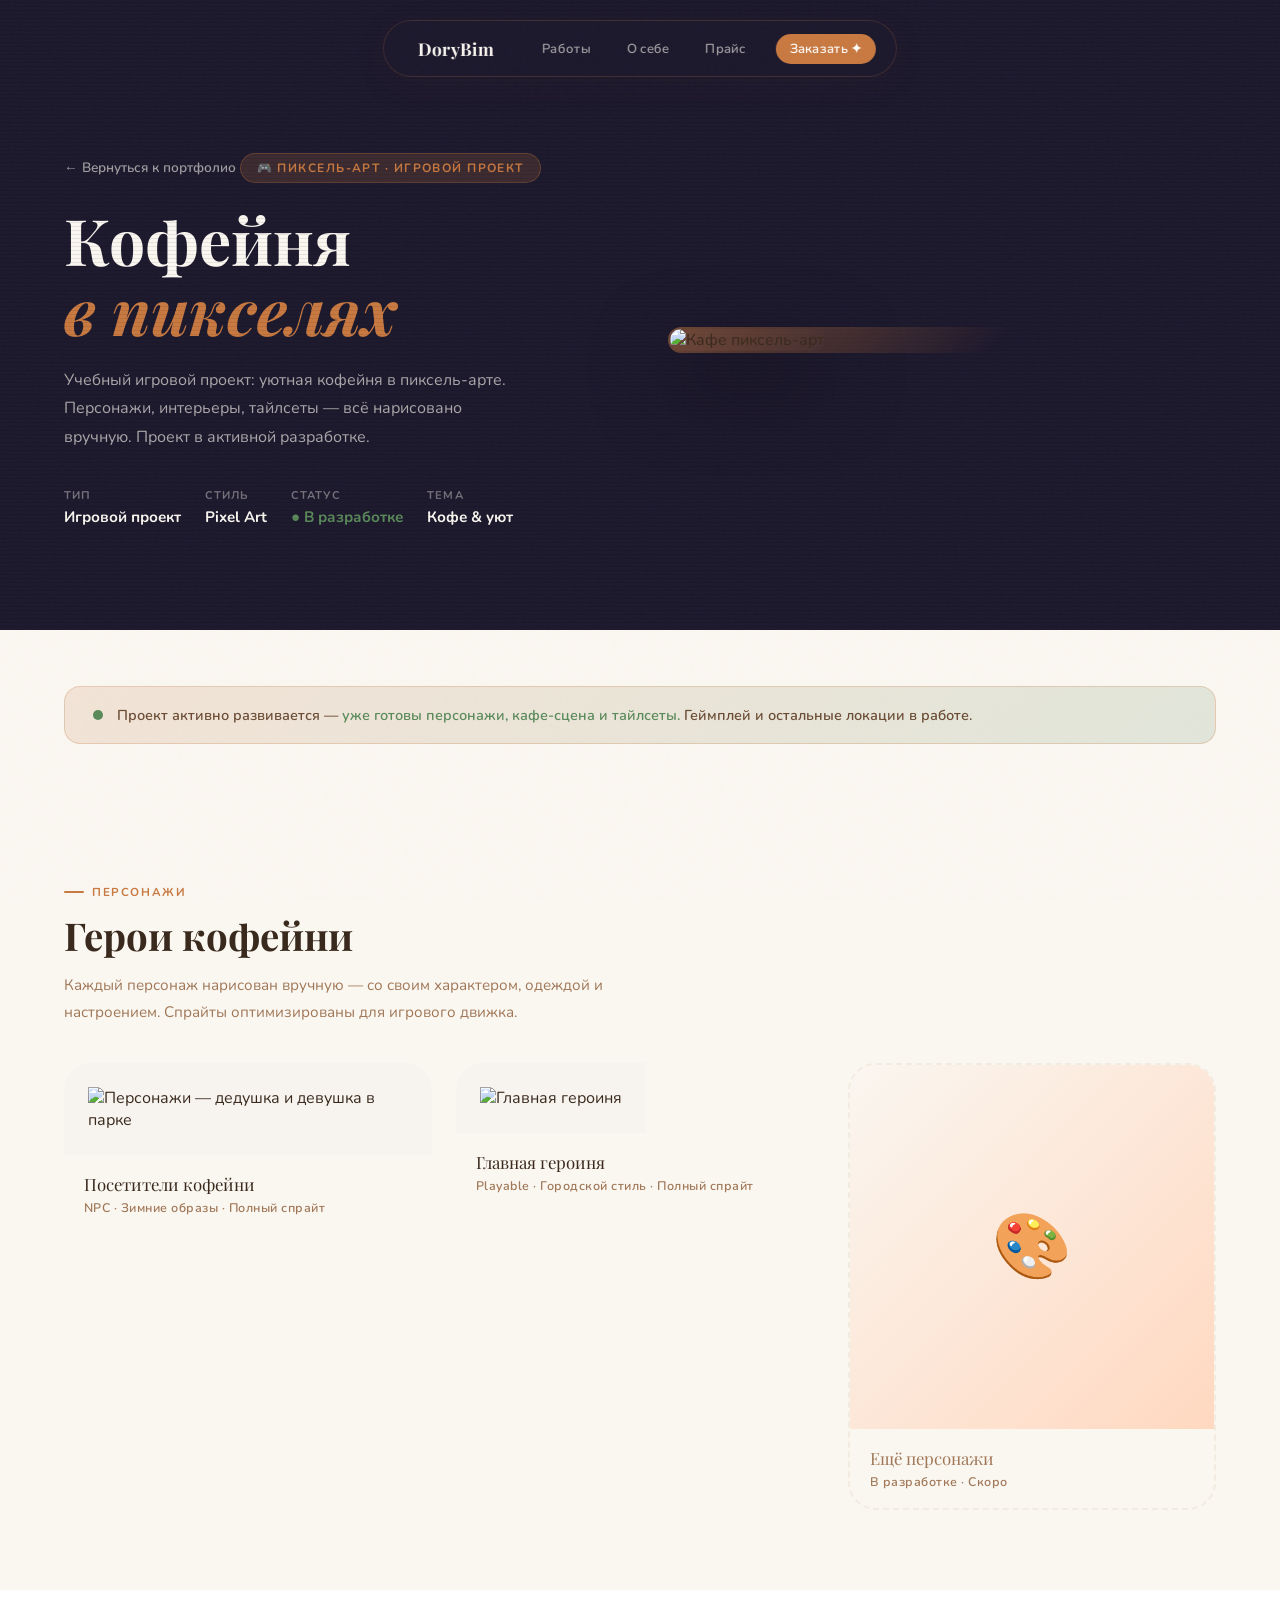
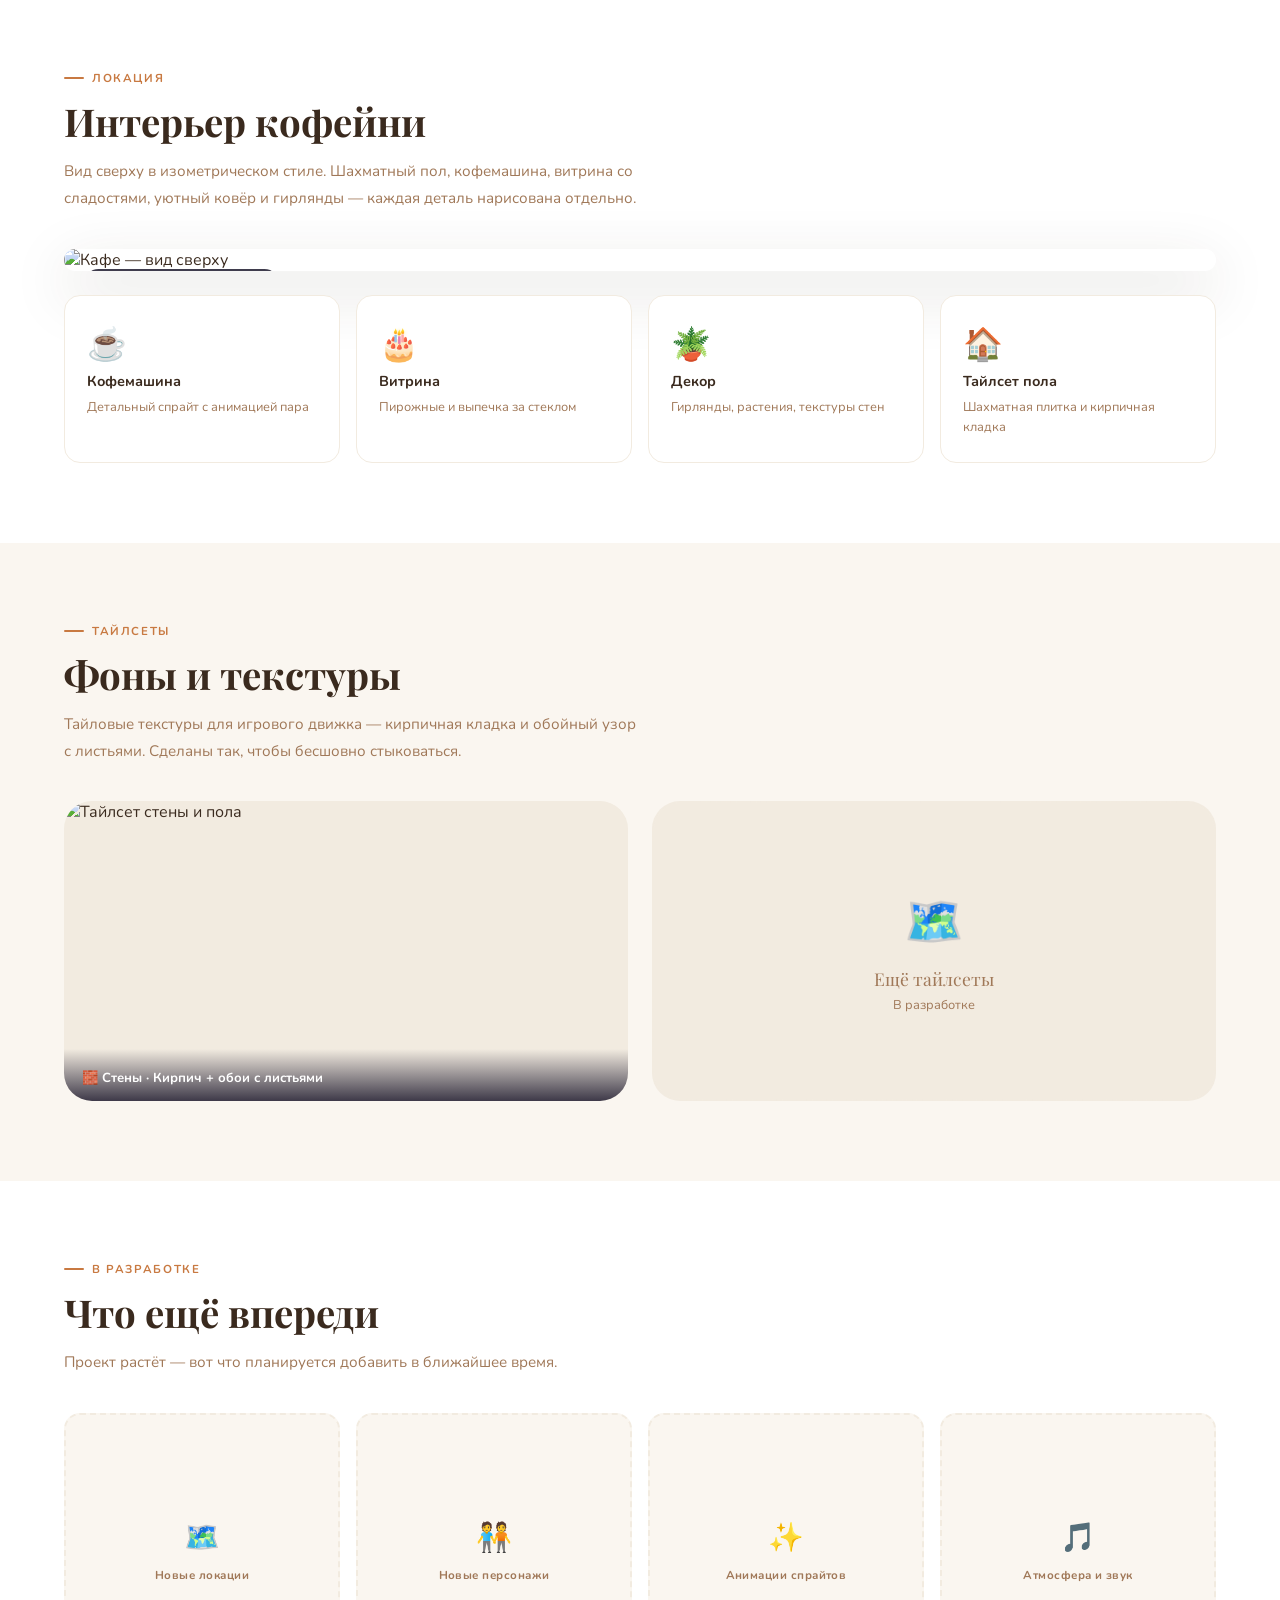
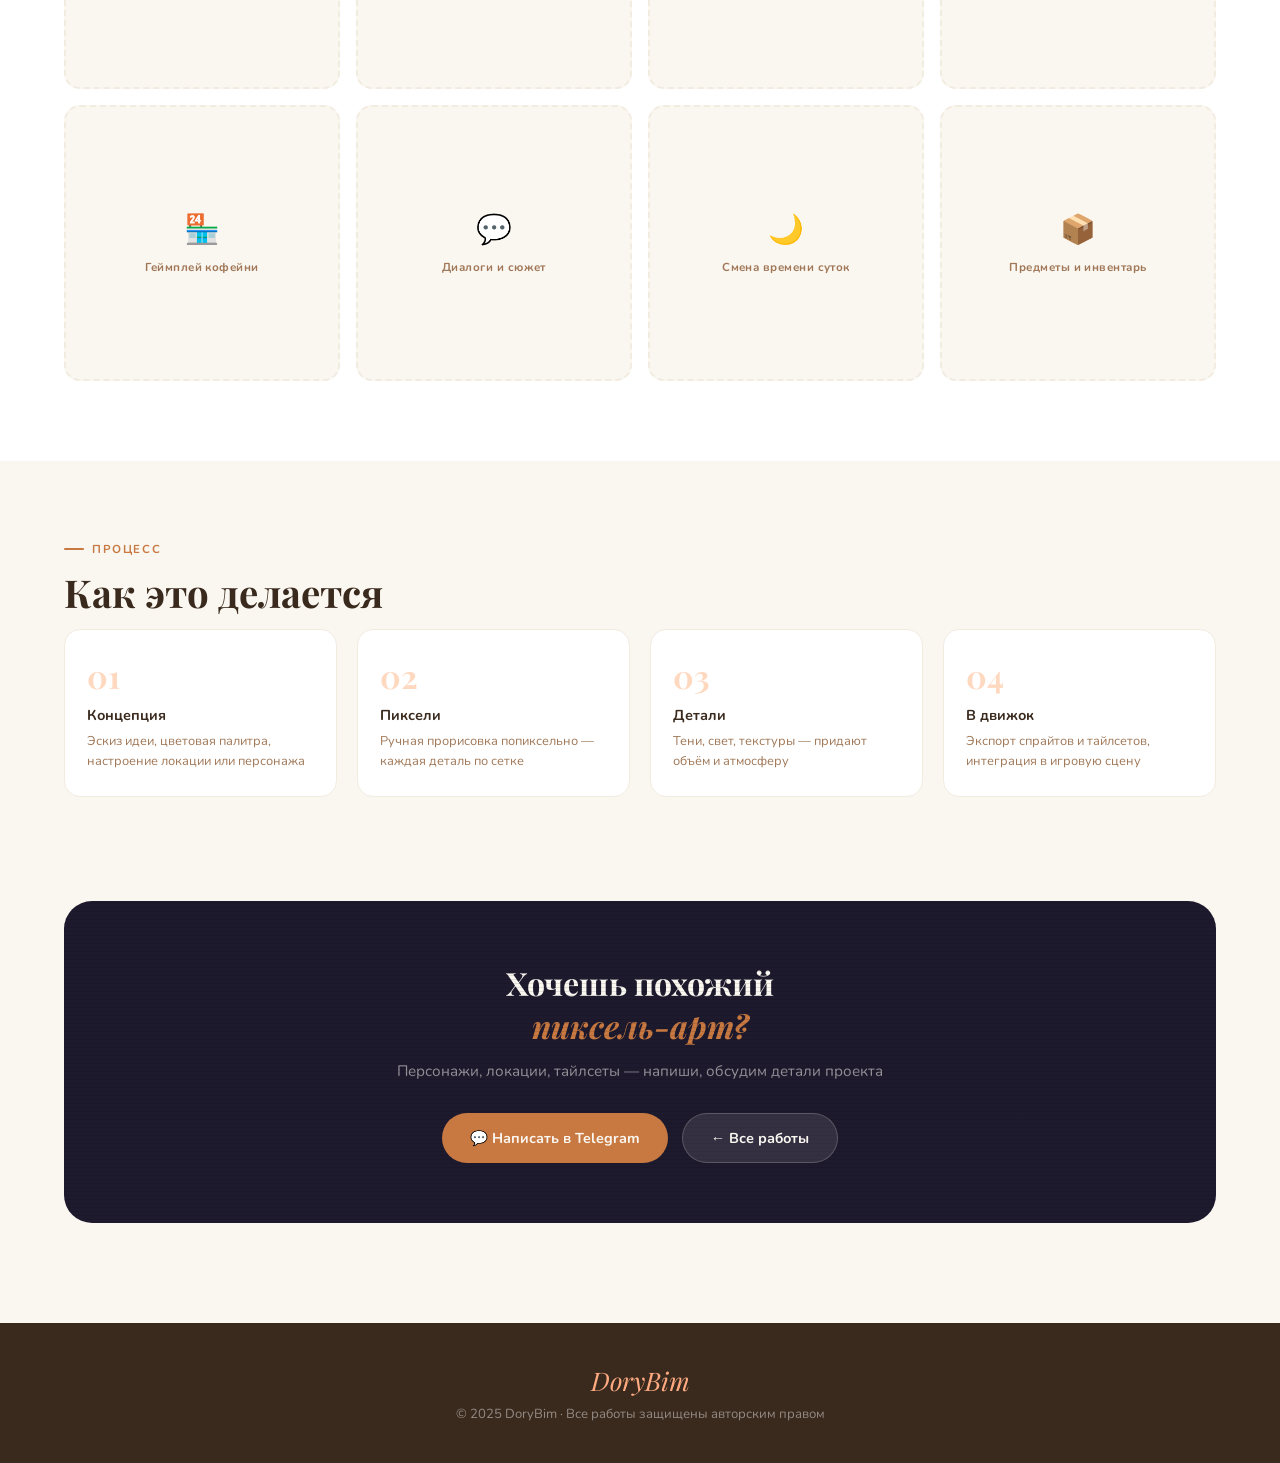
==== pixel.html @ 1c5864b5 "Create pixel.html" ====
<!DOCTYPE html>
<html lang="ru">
<head>
  <meta charset="UTF-8"/>
  <meta name="viewport" content="width=device-width, initial-scale=1.0"/>
  <title>Пиксель-арт кафе — DoryBim</title>
  <link rel="stylesheet" href="style.css"/>
  <link rel="preconnect" href="https://fonts.googleapis.com"/>
  <style>
    /* ─── PAGE-SPECIFIC OVERRIDES ─── */
    :root {
      --pixel-dark:   #1E1A2E;
      --pixel-mid:    #2D2640;
      --pixel-accent: #C87941;
      --pixel-green:  #5A8A5A;
      --pixel-teal:   #4A9090;
    }

    /* ─── PROJECT HERO ─── */
    #proj-hero {
      min-height: 70vh;
      background: var(--pixel-dark);
      display: flex;
      align-items: center;
      padding: 130px 5vw 80px;
      position: relative;
      overflow: hidden;
    }

    .proj-hero-grid {
      max-width: 1200px;
      margin: 0 auto;
      width: 100%;
      display: grid;
      grid-template-columns: 1fr 1fr;
      gap: 60px;
      align-items: center;
    }

    /* pixel scanline effect */
    #proj-hero::after {
      content: '';
      position: absolute;
      inset: 0;
      background: repeating-linear-gradient(
        0deg,
        transparent,
        transparent 3px,
        rgba(0,0,0,0.08) 3px,
        rgba(0,0,0,0.08) 4px
      );
      pointer-events: none;
    }

    /* animated pixel squares bg */
    .pixel-dots {
      position: absolute;
      inset: 0;
      overflow: hidden;
      pointer-events: none;
    }
    .pixel-dot {
      position: absolute;
      width: 6px;
      height: 6px;
      background: var(--pixel-accent);
      opacity: 0;
      animation: pixelBlink 3s ease-in-out infinite;
    }

    @keyframes pixelBlink {
      0%, 100% { opacity: 0; transform: scale(0); }
      50% { opacity: 0.4; transform: scale(1); }
    }

    .proj-tag {
      display: inline-flex;
      align-items: center;
      gap: 8px;
      background: rgba(200,121,65,0.18);
      color: var(--pixel-accent);
      font-size: 0.75rem;
      font-weight: 700;
      letter-spacing: 0.12em;
      text-transform: uppercase;
      padding: 6px 16px;
      border-radius: 100px;
      margin-bottom: 20px;
      border: 1px solid rgba(200,121,65,0.3);
      opacity: 0;
      animation: slideFromLeft 0.7s ease forwards 0.2s;
    }

    .proj-title {
      font-family: 'Playfair Display', serif;
      font-size: clamp(2.4rem, 5vw, 4.2rem);
      color: #FAF6F0;
      line-height: 1.1;
      margin-bottom: 20px;
      opacity: 0;
      animation: slideFromLeft 0.8s ease forwards 0.4s;
    }

    .proj-title em { color: var(--pixel-accent); font-style: italic; }

    .proj-desc {
      font-size: 1rem;
      color: rgba(250,246,240,0.65);
      line-height: 1.8;
      margin-bottom: 36px;
      max-width: 460px;
      opacity: 0;
      animation: slideFromLeft 0.8s ease forwards 0.6s;
    }

    .proj-meta {
      display: flex;
      gap: 24px;
      flex-wrap: wrap;
      opacity: 0;
      animation: slideFromLeft 0.8s ease forwards 0.8s;
    }

    .meta-item { text-align: left; }
    .meta-label { font-size: 0.7rem; font-weight: 700; letter-spacing: 0.1em; text-transform: uppercase; color: rgba(250,246,240,0.4); margin-bottom: 4px; }
    .meta-val { font-size: 0.95rem; font-weight: 700; color: #FAF6F0; }

    .proj-hero-img {
      position: relative;
      z-index: 1;
      opacity: 0;
      animation: slideFromRight 0.9s ease forwards 0.5s;
    }

    .proj-hero-img img {
      width: 100%;
      border-radius: var(--radius);
      box-shadow: 0 30px 80px rgba(0,0,0,0.5);
      image-rendering: pixelated;
    }

    .proj-hero-img::before {
      content: '';
      position: absolute;
      inset: -2px;
      border-radius: calc(var(--radius) + 2px);
      background: linear-gradient(135deg, var(--pixel-accent), transparent 60%);
      z-index: -1;
      opacity: 0.5;
    }

    /* ─── BACK BUTTON ─── */
    .back-btn {
      display: inline-flex;
      align-items: center;
      gap: 8px;
      color: rgba(250,246,240,0.6);
      text-decoration: none;
      font-size: 0.85rem;
      font-weight: 600;
      transition: color 0.2s;
      margin-bottom: 28px;
      opacity: 0;
      animation: slideFromLeft 0.6s ease forwards 0s;
    }
    .back-btn:hover { color: var(--pixel-accent); }

    /* ─── STATUS BANNER ─── */
    .status-banner {
      background: linear-gradient(135deg, rgba(200,121,65,0.15), rgba(90,138,90,0.15));
      border: 1px solid rgba(200,121,65,0.25);
      border-radius: var(--radius-sm);
      padding: 18px 28px;
      display: flex;
      align-items: center;
      gap: 14px;
      margin-bottom: 60px;
    }
    .status-dot {
      width: 10px; height: 10px;
      border-radius: 50%;
      background: #5A8A5A;
      box-shadow: 0 0 0 0 rgba(90,138,90,0.6);
      animation: pulse 2s infinite;
      flex-shrink: 0;
    }
    @keyframes pulse {
      0% { box-shadow: 0 0 0 0 rgba(90,138,90,0.6); }
      70% { box-shadow: 0 0 0 8px rgba(90,138,90,0); }
      100% { box-shadow: 0 0 0 0 rgba(90,138,90,0); }
    }
    .status-text { font-size: 0.9rem; color: var(--brown-mid); font-weight: 600; }
    .status-text span { color: var(--pixel-green); }

    /* ─── SHOWCASE SECTIONS ─── */
    .showcase-section { padding: 80px 5vw; }
    .showcase-section:nth-child(even) { background: var(--white); }

    .showcase-label {
      font-size: 0.72rem;
      font-weight: 700;
      letter-spacing: 0.14em;
      text-transform: uppercase;
      color: var(--pixel-accent);
      margin-bottom: 12px;
      display: flex;
      align-items: center;
      gap: 8px;
    }
    .showcase-label::before { content: ''; display: block; width: 20px; height: 2px; background: var(--pixel-accent); border-radius: 2px; }

    .showcase-h {
      font-family: 'Playfair Display', serif;
      font-size: clamp(1.6rem, 3vw, 2.4rem);
      color: var(--brown);
      margin-bottom: 14px;
      line-height: 1.2;
    }

    .showcase-p {
      font-size: 0.95rem;
      color: var(--brown-light);
      line-height: 1.8;
      max-width: 580px;
      margin-bottom: 36px;
    }

    /* ─── CHARS GRID ─── */
    .chars-grid {
      display: grid;
      grid-template-columns: repeat(3, 1fr);
      gap: 24px;
    }

    .char-card {
      background: var(--cream);
      border-radius: var(--radius);
      overflow: hidden;
      transition: transform 0.3s ease, box-shadow 0.3s ease;
      cursor: pointer;
    }
    .char-card:hover { transform: translateY(-6px) scale(1.02); box-shadow: var(--shadow-hover); }

    .char-img {
      width: 100%;
      aspect-ratio: 1;
      object-fit: contain;
      padding: 24px;
      background: #F7F3EE;
      image-rendering: pixelated;
    }

    .char-img-placeholder {
      width: 100%;
      aspect-ratio: 1;
      background: linear-gradient(135deg, var(--cream), var(--peach-light));
      display: flex;
      align-items: center;
      justify-content: center;
      font-size: 4rem;
    }

    .char-info { padding: 18px 20px; }
    .char-name { font-family: 'Playfair Display', serif; font-size: 1.05rem; color: var(--brown); margin-bottom: 4px; }
    .char-role { font-size: 0.78rem; color: var(--brown-light); font-weight: 600; letter-spacing: 0.04em; }

    /* ─── SCENE SHOWCASE ─── */
    .scene-wrap {
      border-radius: var(--radius);
      overflow: hidden;
      box-shadow: var(--shadow-hover);
      position: relative;
    }

    .scene-img {
      width: 100%;
      display: block;
      image-rendering: pixelated;
    }

    .scene-badge {
      position: absolute;
      top: 20px;
      left: 20px;
      background: rgba(30,26,46,0.85);
      backdrop-filter: blur(8px);
      color: var(--white);
      font-size: 0.78rem;
      font-weight: 700;
      padding: 6px 14px;
      border-radius: 100px;
      letter-spacing: 0.06em;
    }

    /* ─── TILES GRID ─── */
    .tiles-grid {
      display: grid;
      grid-template-columns: 1fr 1fr;
      gap: 24px;
    }

    .tile-card {
      border-radius: var(--radius);
      overflow: hidden;
      background: var(--cream-dark);
      position: relative;
      transition: transform 0.3s ease;
      cursor: pointer;
    }
    .tile-card:hover { transform: scale(1.02); box-shadow: var(--shadow-hover); }
    .tile-card img { width: 100%; display: block; image-rendering: pixelated; }

    .tile-label {
      position: absolute;
      bottom: 0; left: 0; right: 0;
      background: linear-gradient(to top, rgba(30,26,46,0.85), transparent);
      color: var(--white);
      font-size: 0.82rem;
      font-weight: 700;
      padding: 20px 18px 14px;
    }

    /* ─── WIP SECTION ─── */
    .wip-grid {
      display: grid;
      grid-template-columns: repeat(4, 1fr);
      gap: 16px;
    }

    .wip-card {
      background: var(--cream);
      border-radius: var(--radius-sm);
      aspect-ratio: 1;
      display: flex;
      flex-direction: column;
      align-items: center;
      justify-content: center;
      gap: 10px;
      border: 2px dashed var(--cream-dark);
      transition: border-color 0.3s;
    }
    .wip-card:hover { border-color: var(--peach); }
    .wip-card .wip-icon { font-size: 1.8rem; }
    .wip-card .wip-label { font-size: 0.72rem; font-weight: 700; color: var(--brown-light); text-align: center; letter-spacing: 0.04em; }

    /* ─── PROCESS STEPS ─── */
    .process-steps {
      display: grid;
      grid-template-columns: repeat(4, 1fr);
      gap: 20px;
      margin-top: 8px;
    }

    .step {
      background: var(--white);
      border-radius: var(--radius-sm);
      padding: 24px 22px;
      position: relative;
      border: 1.5px solid var(--cream-dark);
      transition: border-color 0.25s, transform 0.25s;
    }
    .step:hover { border-color: var(--peach); transform: translateY(-4px); }

    .step-num {
      font-family: 'Playfair Display', serif;
      font-size: 2rem;
      color: var(--peach-light);
      font-weight: 700;
      margin-bottom: 8px;
    }
    .step-title { font-weight: 700; color: var(--brown); font-size: 0.9rem; margin-bottom: 6px; }
    .step-desc { font-size: 0.8rem; color: var(--brown-light); line-height: 1.6; }

    /* ─── CTA ─── */
    .proj-cta {
      background: var(--pixel-dark);
      border-radius: var(--radius);
      padding: 60px;
      text-align: center;
      position: relative;
      overflow: hidden;
      margin-top: 24px;
    }

    .proj-cta::before {
      content: '';
      position: absolute;
      inset: 0;
      background: repeating-linear-gradient(
        0deg, transparent, transparent 3px,
        rgba(0,0,0,0.1) 3px, rgba(0,0,0,0.1) 4px
      );
      pointer-events: none;
    }

    .proj-cta h3 {
      font-family: 'Playfair Display', serif;
      font-size: 2rem;
      color: #FAF6F0;
      margin-bottom: 14px;
    }
    .proj-cta h3 em { color: var(--pixel-accent); }
    .proj-cta p { color: rgba(250,246,240,0.55); font-size: 0.95rem; margin-bottom: 32px; }

    .cta-btns { display: flex; gap: 14px; justify-content: center; flex-wrap: wrap; position: relative; z-index: 1; }

    .btn-cta-light {
      display: inline-flex;
      align-items: center;
      gap: 8px;
      background: rgba(250,246,240,0.1);
      color: #FAF6F0;
      text-decoration: none;
      padding: 14px 28px;
      border-radius: 100px;
      font-weight: 700;
      font-size: 0.9rem;
      border: 1.5px solid rgba(250,246,240,0.2);
      transition: all 0.3s ease;
    }
    .btn-cta-light:hover { background: rgba(250,246,240,0.18); border-color: var(--pixel-accent); }

    .btn-cta-accent {
      display: inline-flex;
      align-items: center;
      gap: 8px;
      background: var(--pixel-accent);
      color: #FAF6F0;
      text-decoration: none;
      padding: 14px 28px;
      border-radius: 100px;
      font-weight: 700;
      font-size: 0.9rem;
      transition: all 0.3s ease;
    }
    .btn-cta-accent:hover { background: #e0905a; transform: translateY(-2px); box-shadow: 0 12px 30px rgba(200,121,65,0.4); }

    /* ─── RESPONSIVE ─── */
    @media (max-width: 900px) {
      .proj-hero-grid { grid-template-columns: 1fr; }
      .chars-grid { grid-template-columns: repeat(2, 1fr); }
      .wip-grid { grid-template-columns: repeat(2, 1fr); }
      .process-steps { grid-template-columns: repeat(2, 1fr); }
      .tiles-grid { grid-template-columns: 1fr; }
      .proj-cta { padding: 40px 24px; }
    }
    @media (max-width: 600px) {
      .chars-grid { grid-template-columns: 1fr; }
      .process-steps { grid-template-columns: 1fr; }
    }
  </style>
</head>
<body>

<!-- ─── NAV (dark version) ─── -->
<nav style="background:rgba(30,26,46,0.85); border-color:rgba(200,121,65,0.2);">
  <a href="index.html" class="nav-logo" style="color:#FAF6F0;">DoryBim</a>
  <a href="index.html#gallery" style="color:rgba(250,246,240,0.6);">Работы</a>
  <a href="index.html#about" style="color:rgba(250,246,240,0.6);">О себе</a>
  <a href="index.html#price" style="color:rgba(250,246,240,0.6);">Прайс</a>
  <a href="index.html#contacts" class="nav-order" style="background:var(--pixel-accent)!important;">Заказать ✦</a>
</nav>

<!-- ─── PROJECT HERO ─── -->
<section id="proj-hero">
  <div class="pixel-dots" id="pixelDots"></div>

  <div class="proj-hero-grid">
    <div>
      <a href="index.html" class="back-btn">← Вернуться к портфолио</a>
      <div class="proj-tag">🎮 Пиксель-арт · Игровой проект</div>
      <h1 class="proj-title">Кофейня<br/><em>в пикселях</em></h1>
      <p class="proj-desc">
        Учебный игровой проект: уютная кофейня в пиксель-арте. Персонажи, интерьеры, тайлсеты — всё нарисовано вручную. Проект в активной разработке.
      </p>
      <div class="proj-meta">
        <div class="meta-item">
          <div class="meta-label">Тип</div>
          <div class="meta-val">Игровой проект</div>
        </div>
        <div class="meta-item">
          <div class="meta-label">Стиль</div>
          <div class="meta-val">Pixel Art</div>
        </div>
        <div class="meta-item">
          <div class="meta-label">Статус</div>
          <div class="meta-val" style="color:#5A8A5A;">● В разработке</div>
        </div>
        <div class="meta-item">
          <div class="meta-label">Тема</div>
          <div class="meta-val">Кофе & уют</div>
        </div>
      </div>
    </div>

    <div class="proj-hero-img">
      <img src="pixel_cafe.png" alt="Кафе пиксель-арт"/>
    </div>
  </div>
</section>

<!-- ─── STATUS ─── -->
<div style="padding: 0 5vw; background: var(--cream); padding-top: 56px;">
  <div style="max-width: 1200px; margin: 0 auto;">
    <div class="status-banner reveal">
      <div class="status-dot"></div>
      <div class="status-text">
        Проект активно развивается — <span>уже готовы персонажи, кафе-сцена и тайлсеты.</span> Геймплей и остальные локации в работе.
      </div>
    </div>
  </div>
</div>

<!-- ─── CHARACTERS ─── -->
<div class="showcase-section" style="background: var(--cream);">
  <div style="max-width: 1200px; margin: 0 auto;">
    <div class="showcase-label reveal">Персонажи</div>
    <h2 class="showcase-h reveal">Герои кофейни</h2>
    <p class="showcase-p reveal">Каждый персонаж нарисован вручную — со своим характером, одеждой и настроением. Спрайты оптимизированы для игрового движка.</p>

    <div class="chars-grid">
      <div class="char-card reveal">
        <img class="char-img" src="pixel_chars1.png" alt="Персонажи — дедушка и девушка в парке"/>
        <div class="char-info">
          <div class="char-name">Посетители кофейни</div>
          <div class="char-role">NPC · Зимние образы · Полный спрайт</div>
        </div>
      </div>

      <div class="char-card reveal">
        <img class="char-img" src="pixel_char2.png" alt="Главная героиня"/>
        <div class="char-info">
          <div class="char-name">Главная героиня</div>
          <div class="char-role">Playable · Городской стиль · Полный спрайт</div>
        </div>
      </div>

      <div class="char-card reveal" style="border: 2px dashed var(--cream-dark); background: var(--cream);">
        <div class="char-img-placeholder">🎨</div>
        <div class="char-info">
          <div class="char-name" style="color:var(--brown-light);">Ещё персонажи</div>
          <div class="char-role">В разработке · Скоро</div>
        </div>
      </div>
    </div>
  </div>
</div>

<!-- ─── CAFE SCENE ─── -->
<div class="showcase-section" style="background: var(--white);">
  <div style="max-width: 1200px; margin: 0 auto;">
    <div class="showcase-label reveal">Локация</div>
    <h2 class="showcase-h reveal">Интерьер кофейни</h2>
    <p class="showcase-p reveal">
      Вид сверху в изометрическом стиле. Шахматный пол, кофемашина, витрина со сладостями, уютный ковёр и гирлянды — каждая деталь нарисована отдельно.
    </p>

    <div class="scene-wrap reveal">
      <img class="scene-img" src="pixel_cafe.png" alt="Кафе — вид сверху"/>
      <div class="scene-badge">☕ Кофейня · вид сверху</div>
    </div>

    <div style="display: grid; grid-template-columns: repeat(4,1fr); gap: 16px; margin-top: 24px;">
      <div class="step reveal">
        <div class="step-num">☕</div>
        <div class="step-title">Кофемашина</div>
        <div class="step-desc">Детальный спрайт с анимацией пара</div>
      </div>
      <div class="step reveal">
        <div class="step-num">🎂</div>
        <div class="step-title">Витрина</div>
        <div class="step-desc">Пирожные и выпечка за стеклом</div>
      </div>
      <div class="step reveal">
        <div class="step-num">🪴</div>
        <div class="step-title">Декор</div>
        <div class="step-desc">Гирлянды, растения, текстуры стен</div>
      </div>
      <div class="step reveal">
        <div class="step-num">🏠</div>
        <div class="step-title">Тайлсет пола</div>
        <div class="step-desc">Шахматная плитка и кирпичная кладка</div>
      </div>
    </div>
  </div>
</div>

<!-- ─── TILESET ─── -->
<div class="showcase-section" style="background: var(--cream);">
  <div style="max-width: 1200px; margin: 0 auto;">
    <div class="showcase-label reveal">Тайлсеты</div>
    <h2 class="showcase-h reveal">Фоны и текстуры</h2>
    <p class="showcase-p reveal">Тайловые текстуры для игрового движка — кирпичная кладка и обойный узор с листьями. Сделаны так, чтобы бесшовно стыковаться.</p>

    <div class="tiles-grid">
      <div class="tile-card reveal">
        <img src="pixel_bg.png" alt="Тайлсет стены и пола"/>
        <div class="tile-label">🧱 Стены · Кирпич + обои с листьями</div>
      </div>
      <div class="tile-card reveal" style="background: var(--cream-dark); display:flex; align-items:center; justify-content:center; min-height:300px; border: 2px dashed var(--cream-dark);">
        <div style="text-align:center; padding:40px;">
          <div style="font-size:3rem; margin-bottom:12px;">🗺️</div>
          <div style="font-family:'Playfair Display',serif; font-size:1.1rem; color:var(--brown-light);">Ещё тайлсеты</div>
          <div style="font-size:0.8rem; color:var(--brown-light); margin-top:6px;">В разработке</div>
        </div>
      </div>
    </div>
  </div>
</div>

<!-- ─── IN PROGRESS ─── -->
<div class="showcase-section" style="background: var(--white);">
  <div style="max-width: 1200px; margin: 0 auto;">
    <div class="showcase-label reveal">В разработке</div>
    <h2 class="showcase-h reveal">Что ещё впереди</h2>
    <p class="showcase-p reveal">Проект растёт — вот что планируется добавить в ближайшее время.</p>

    <div class="wip-grid">
      <div class="wip-card reveal">
        <div class="wip-icon">🗺️</div>
        <div class="wip-label">Новые локации</div>
      </div>
      <div class="wip-card reveal">
        <div class="wip-icon">🧑‍🤝‍🧑</div>
        <div class="wip-label">Новые персонажи</div>
      </div>
      <div class="wip-card reveal">
        <div class="wip-icon">✨</div>
        <div class="wip-label">Анимации спрайтов</div>
      </div>
      <div class="wip-card reveal">
        <div class="wip-icon">🎵</div>
        <div class="wip-label">Атмосфера и звук</div>
      </div>
      <div class="wip-card reveal">
        <div class="wip-icon">🏪</div>
        <div class="wip-label">Геймплей кофейни</div>
      </div>
      <div class="wip-card reveal">
        <div class="wip-icon">💬</div>
        <div class="wip-label">Диалоги и сюжет</div>
      </div>
      <div class="wip-card reveal">
        <div class="wip-icon">🌙</div>
        <div class="wip-label">Смена времени суток</div>
      </div>
      <div class="wip-card reveal">
        <div class="wip-icon">📦</div>
        <div class="wip-label">Предметы и инвентарь</div>
      </div>
    </div>
  </div>
</div>

<!-- ─── PROCESS ─── -->
<div class="showcase-section" style="background: var(--cream);">
  <div style="max-width: 1200px; margin: 0 auto;">
    <div class="showcase-label reveal">Процесс</div>
    <h2 class="showcase-h reveal">Как это делается</h2>

    <div class="process-steps">
      <div class="step reveal">
        <div class="step-num">01</div>
        <div class="step-title">Концепция</div>
        <div class="step-desc">Эскиз идеи, цветовая палитра, настроение локации или персонажа</div>
      </div>
      <div class="step reveal">
        <div class="step-num">02</div>
        <div class="step-title">Пиксели</div>
        <div class="step-desc">Ручная прорисовка попиксельно — каждая деталь по сетке</div>
      </div>
      <div class="step reveal">
        <div class="step-num">03</div>
        <div class="step-title">Детали</div>
        <div class="step-desc">Тени, свет, текстуры — придают объём и атмосферу</div>
      </div>
      <div class="step reveal">
        <div class="step-num">04</div>
        <div class="step-title">В движок</div>
        <div class="step-desc">Экспорт спрайтов и тайлсетов, интеграция в игровую сцену</div>
      </div>
    </div>
  </div>
</div>

<!-- ─── CTA ─── -->
<div style="padding: 0 5vw 100px; background: var(--cream);">
  <div style="max-width: 1200px; margin: 0 auto;">
    <div class="proj-cta reveal">
      <h3>Хочешь похожий<br/><em>пиксель-арт?</em></h3>
      <p>Персонажи, локации, тайлсеты — напиши, обсудим детали проекта</p>
      <div class="cta-btns">
        <a href="https://t.me/pomidory_666" target="_blank" class="btn-cta-accent">💬 Написать в Telegram</a>
        <a href="index.html#gallery" class="btn-cta-light">← Все работы</a>
      </div>
    </div>
  </div>
</div>

<!-- ─── FOOTER ─── -->
<footer>
  <div class="footer-logo">DoryBim</div>
  <div class="footer-sub">© 2025 DoryBim · Все работы защищены авторским правом</div>
</footer>

<!-- ─── LIGHTBOX ─── -->
<div class="lightbox" id="lightbox" onclick="closeLightbox()">
  <span class="lightbox-close">✕</span>
  <img class="lightbox-img" id="lightboxImg" src="" alt=""/>
</div>

<script>
// Pixel dots background
const dotsContainer = document.getElementById('pixelDots');
for (let i = 0; i < 40; i++) {
  const dot = document.createElement('div');
  dot.className = 'pixel-dot';
  dot.style.left = Math.random() * 100 + '%';
  dot.style.top = Math.random() * 100 + '%';
  dot.style.animationDelay = Math.random() * 4 + 's';
  dot.style.animationDuration = (2 + Math.random() * 3) + 's';
  dotsContainer.appendChild(dot);
}

// Scroll reveal
const reveals = document.querySelectorAll('.reveal, .reveal-left, .reveal-right');
const observer = new IntersectionObserver((entries) => {
  entries.forEach(entry => {
    if (entry.isIntersecting) {
      const siblings = [...entry.target.parentElement.querySelectorAll('.reveal, .reveal-left, .reveal-right')];
      const index = siblings.indexOf(entry.target);
      setTimeout(() => entry.target.classList.add('visible'), index * 90);
      observer.unobserve(entry.target);
    }
  });
}, { threshold: 0.1 });
reveals.forEach(el => observer.observe(el));

// Lightbox
document.querySelectorAll('.char-card img, .scene-img, .tile-card img').forEach(img => {
  img.style.cursor = 'zoom-in';
  img.addEventListener('click', () => {
    document.getElementById('lightboxImg').src = img.src;
    document.getElementById('lightbox').classList.add('open');
    document.body.style.overflow = 'hidden';
  });
});

function closeLightbox() {
  document.getElementById('lightbox').classList.remove('open');
  document.body.style.overflow = '';
}
document.addEventListener('keydown', e => { if (e.key === 'Escape') closeLightbox(); });
</script>
</body>
</html>
---- style.css ----
@import url('https://fonts.googleapis.com/css2?family=Playfair+Display:ital,wght@0,400;0,700;1,400&family=Nunito:wght@300;400;600;700&display=swap');

:root {
  --cream: #FAF6F0;
  --cream-dark: #F2EBE0;
  --peach: #FFAA80;
  --peach-deep: #F07850;
  --peach-light: #FFD8C0;
  --brown: #3A2A1E;
  --brown-mid: #6B4C35;
  --brown-light: #A07858;
  --white: #FFFFFF;
  --card-bg: #FFFFFF;
  --shadow: 0 8px 40px rgba(58,42,30,0.10);
  --shadow-hover: 0 20px 60px rgba(58,42,30,0.18);
  --radius: 28px;
  --radius-sm: 16px;
}

*, *::before, *::after { box-sizing: border-box; margin: 0; padding: 0; }

html { scroll-behavior: smooth; }

body {
  font-family: 'Nunito', sans-serif;
  background: var(--cream);
  color: var(--brown);
  overflow-x: hidden;
}

/* ─── NOISE TEXTURE OVERLAY ─── */
body::before {
  content: '';
  position: fixed;
  inset: 0;
  background-image: url("data:image/svg+xml,%3Csvg viewBox='0 0 256 256' xmlns='http://www.w3.org/2000/svg'%3E%3Cfilter id='noise'%3E%3CfeTurbulence type='fractalNoise' baseFrequency='0.9' numOctaves='4' stitchTiles='stitch'/%3E%3C/filter%3E%3Crect width='100%25' height='100%25' filter='url(%23noise)' opacity='0.04'/%3E%3C/svg%3E");
  pointer-events: none;
  z-index: 9999;
  opacity: 0.4;
}

/* ─── SCROLLBAR ─── */
::-webkit-scrollbar { width: 6px; }
::-webkit-scrollbar-track { background: var(--cream); }
::-webkit-scrollbar-thumb { background: var(--peach); border-radius: 10px; }

/* ─── NAV ─── */
nav {
  position: fixed;
  top: 20px;
  left: 50%;
  transform: translateX(-50%);
  z-index: 1000;
  display: flex;
  align-items: center;
  gap: 8px;
  background: rgba(255,255,255,0.75);
  backdrop-filter: blur(20px);
  -webkit-backdrop-filter: blur(20px);
  border: 1.5px solid rgba(255,170,128,0.25);
  border-radius: 100px;
  padding: 10px 20px;
  box-shadow: 0 8px 32px rgba(58,42,30,0.10);
}

.nav-logo {
  font-family: 'Playfair Display', serif;
  font-size: 1.1rem;
  font-weight: 700;
  color: var(--brown);
  text-decoration: none;
  margin-right: 12px;
  letter-spacing: 0.01em;
}

nav a {
  font-size: 0.82rem;
  font-weight: 600;
  color: var(--brown-mid);
  text-decoration: none;
  padding: 6px 14px;
  border-radius: 100px;
  transition: all 0.25s ease;
  letter-spacing: 0.02em;
}

nav a:hover, nav a.active {
  background: var(--peach);
  color: var(--white);
}

.nav-order {
  background: var(--brown) !important;
  color: var(--white) !important;
  margin-left: 8px;
}

.nav-order:hover {
  background: var(--peach-deep) !important;
  transform: scale(1.04);
}

/* ─── HERO ─── */
#hero {
  min-height: 100vh;
  display: flex;
  align-items: center;
  padding: 120px 5vw 80px;
  position: relative;
  overflow: hidden;
}

.hero-blob {
  position: absolute;
  border-radius: 50%;
  filter: blur(80px);
  pointer-events: none;
  opacity: 0.55;
}
.blob-1 { width: 500px; height: 500px; background: var(--peach-light); top: -100px; right: -100px; animation: blobFloat 8s ease-in-out infinite; }
.blob-2 { width: 350px; height: 350px; background: #FFE0D0; bottom: 0; left: -80px; animation: blobFloat 11s ease-in-out infinite reverse; }
.blob-3 { width: 200px; height: 200px; background: var(--peach); top: 40%; left: 35%; animation: blobFloat 6s ease-in-out infinite; opacity: 0.3; }

@keyframes blobFloat {
  0%, 100% { transform: translate(0, 0) scale(1); }
  33% { transform: translate(30px, -20px) scale(1.05); }
  66% { transform: translate(-15px, 15px) scale(0.97); }
}

.hero-content {
  max-width: 1200px;
  margin: 0 auto;
  width: 100%;
  display: grid;
  grid-template-columns: 1fr 1fr;
  gap: 60px;
  align-items: center;
}

.hero-text { z-index: 1; }

.hero-tag {
  display: inline-flex;
  align-items: center;
  gap: 8px;
  background: var(--peach-light);
  color: var(--peach-deep);
  font-size: 0.78rem;
  font-weight: 700;
  letter-spacing: 0.1em;
  text-transform: uppercase;
  padding: 6px 16px;
  border-radius: 100px;
  margin-bottom: 24px;
  opacity: 0;
  animation: slideFromLeft 0.8s ease forwards 0.2s;
}

.hero-tag::before { content: '✦'; font-size: 0.6rem; }

h1 {
  font-family: 'Playfair Display', serif;
  font-size: clamp(3rem, 6vw, 5.5rem);
  line-height: 1.05;
  color: var(--brown);
  margin-bottom: 20px;
  opacity: 0;
  animation: slideFromLeft 0.9s ease forwards 0.4s;
}

h1 em {
  font-style: italic;
  color: var(--peach-deep);
}

.hero-desc {
  font-size: 1.05rem;
  color: var(--brown-mid);
  line-height: 1.75;
  max-width: 420px;
  margin-bottom: 40px;
  opacity: 0;
  animation: slideFromLeft 0.9s ease forwards 0.6s;
}

.hero-btns {
  display: flex;
  gap: 14px;
  flex-wrap: wrap;
  opacity: 0;
  animation: slideFromLeft 0.9s ease forwards 0.8s;
}

.btn-primary {
  display: inline-flex;
  align-items: center;
  gap: 8px;
  background: var(--brown);
  color: var(--white);
  text-decoration: none;
  padding: 14px 28px;
  border-radius: 100px;
  font-weight: 700;
  font-size: 0.9rem;
  transition: all 0.3s ease;
  letter-spacing: 0.02em;
}
.btn-primary:hover { background: var(--peach-deep); transform: translateY(-2px); box-shadow: 0 12px 30px rgba(240,120,80,0.35); }

.btn-secondary {
  display: inline-flex;
  align-items: center;
  gap: 8px;
  background: transparent;
  color: var(--brown);
  text-decoration: none;
  padding: 14px 28px;
  border-radius: 100px;
  font-weight: 700;
  font-size: 0.9rem;
  border: 2px solid var(--cream-dark);
  transition: all 0.3s ease;
}
.btn-secondary:hover { border-color: var(--peach); color: var(--peach-deep); transform: translateY(-2px); }

.hero-visual {
  position: relative;
  display: flex;
  justify-content: center;
  z-index: 1;
  opacity: 0;
  animation: slideFromRight 0.9s ease forwards 0.5s;
}

.hero-img-wrap {
  position: relative;
  width: 380px;
  height: 460px;
}

.hero-img-main {
  width: 100%;
  height: 100%;
  object-fit: cover;
  border-radius: var(--radius);
  box-shadow: var(--shadow-hover);
}

.hero-img-placeholder {
  width: 100%;
  height: 100%;
  border-radius: var(--radius);
  background: linear-gradient(135deg, var(--peach-light) 0%, var(--peach) 100%);
  display: flex;
  flex-direction: column;
  align-items: center;
  justify-content: center;
  gap: 12px;
  box-shadow: var(--shadow-hover);
}

.hero-img-placeholder span { font-size: 3.5rem; }
.hero-img-placeholder p { font-family: 'Playfair Display', serif; font-size: 1.1rem; color: var(--brown); opacity: 0.7; }

.hero-float-card {
  position: absolute;
  background: var(--white);
  border-radius: var(--radius-sm);
  padding: 14px 18px;
  box-shadow: var(--shadow);
  display: flex;
  align-items: center;
  gap: 10px;
  animation: cardFloat 4s ease-in-out infinite;
}
.hero-float-card.card-1 { bottom: 30px; left: -30px; }
.hero-float-card.card-2 { top: 40px; right: -20px; animation-delay: 2s; }
.hero-float-card .card-icon { font-size: 1.5rem; }
.hero-float-card .card-label { font-size: 0.75rem; color: var(--brown-light); font-weight: 600; }
.hero-float-card .card-val { font-size: 1rem; font-weight: 700; color: var(--brown); }

@keyframes cardFloat {
  0%, 100% { transform: translateY(0); }
  50% { transform: translateY(-8px); }
}

/* ─── SECTION COMMONS ─── */
section { padding: 100px 5vw; }

.section-inner { max-width: 1200px; margin: 0 auto; }

.section-tag {
  display: inline-flex;
  align-items: center;
  gap: 8px;
  font-size: 0.75rem;
  font-weight: 700;
  letter-spacing: 0.12em;
  text-transform: uppercase;
  color: var(--peach-deep);
  margin-bottom: 16px;
}
.section-tag::before { content: ''; display: block; width: 24px; height: 2px; background: var(--peach); border-radius: 2px; }

.section-title {
  font-family: 'Playfair Display', serif;
  font-size: clamp(2rem, 4vw, 3.2rem);
  color: var(--brown);
  line-height: 1.15;
  margin-bottom: 16px;
}

.section-sub {
  font-size: 1rem;
  color: var(--brown-light);
  line-height: 1.7;
  max-width: 500px;
  margin-bottom: 56px;
}

/* ─── ABOUT ─── */
#about { background: var(--white); }

.about-grid {
  display: grid;
  grid-template-columns: 1fr 1.2fr;
  gap: 80px;
  align-items: center;
}

.about-img-wrap {
  position: relative;
}

.about-photo {
  width: 100%;
  aspect-ratio: 4/5;
  border-radius: var(--radius);
  object-fit: cover;
  box-shadow: var(--shadow);
}

.about-photo-placeholder {
  width: 100%;
  aspect-ratio: 4/5;
  border-radius: var(--radius);
  background: linear-gradient(145deg, var(--cream) 0%, var(--peach-light) 100%);
  display: flex;
  align-items: center;
  justify-content: center;
  font-size: 5rem;
  box-shadow: var(--shadow);
}

.about-badge {
  position: absolute;
  bottom: -20px;
  right: -20px;
  background: var(--peach);
  color: var(--white);
  border-radius: var(--radius-sm);
  padding: 18px 22px;
  text-align: center;
  box-shadow: var(--shadow);
}
.about-badge .num { font-family: 'Playfair Display', serif; font-size: 2rem; font-weight: 700; display: block; }
.about-badge .lbl { font-size: 0.72rem; font-weight: 700; letter-spacing: 0.08em; opacity: 0.85; }

.about-chips {
  display: flex;
  flex-wrap: wrap;
  gap: 10px;
  margin-top: 32px;
}

.chip {
  background: var(--cream);
  color: var(--brown-mid);
  font-size: 0.82rem;
  font-weight: 600;
  padding: 8px 18px;
  border-radius: 100px;
  border: 1.5px solid var(--cream-dark);
}

/* ─── GALLERY ─── */
#gallery { background: var(--cream); }

.gallery-tabs {
  display: flex;
  gap: 10px;
  flex-wrap: wrap;
  margin-bottom: 48px;
}

.tab-btn {
  background: var(--white);
  color: var(--brown-mid);
  border: 1.5px solid var(--cream-dark);
  font-family: 'Nunito', sans-serif;
  font-size: 0.85rem;
  font-weight: 700;
  padding: 10px 22px;
  border-radius: 100px;
  cursor: pointer;
  transition: all 0.25s ease;
  letter-spacing: 0.02em;
}

.tab-btn:hover { border-color: var(--peach); color: var(--peach-deep); }
.tab-btn.active { background: var(--brown); color: var(--white); border-color: var(--brown); }

.gallery-grid {
  display: grid;
  grid-template-columns: repeat(3, 1fr);
  gap: 20px;
}

.gallery-item {
  border-radius: var(--radius);
  overflow: hidden;
  position: relative;
  cursor: pointer;
  transition: transform 0.35s ease, box-shadow 0.35s ease;
  background: var(--cream-dark);
  aspect-ratio: 1;
}

.gallery-item:nth-child(3n+1):first-child { grid-column: span 2; aspect-ratio: 2/1; }

.gallery-item:hover { transform: translateY(-6px) scale(1.01); box-shadow: var(--shadow-hover); }

.gallery-item img {
  width: 100%;
  height: 100%;
  object-fit: cover;
  transition: transform 0.5s ease;
}

.gallery-item:hover img { transform: scale(1.06); }

.gallery-overlay {
  position: absolute;
  inset: 0;
  background: linear-gradient(to top, rgba(58,42,30,0.7) 0%, transparent 60%);
  opacity: 0;
  transition: opacity 0.3s ease;
  display: flex;
  align-items: flex-end;
  padding: 22px;
}

.gallery-item:hover .gallery-overlay { opacity: 1; }

.gallery-overlay-text {
  color: var(--white);
  font-weight: 700;
  font-size: 0.9rem;
}

.gallery-placeholder {
  width: 100%;
  height: 100%;
  display: flex;
  flex-direction: column;
  align-items: center;
  justify-content: center;
  gap: 8px;
  background: linear-gradient(135deg, var(--peach-light), var(--cream-dark));
}

.gallery-placeholder span { font-size: 2.5rem; }
.gallery-placeholder p { font-size: 0.8rem; color: var(--brown-light); font-weight: 600; }

/* ─── PRICE ─── */
#price { background: var(--white); }

.price-grid {
  display: grid;
  grid-template-columns: repeat(3, 1fr);
  gap: 24px;
  margin-bottom: 60px;
}

.price-card {
  background: var(--cream);
  border-radius: var(--radius);
  padding: 36px 32px;
  position: relative;
  transition: transform 0.3s ease, box-shadow 0.3s ease;
  border: 2px solid transparent;
}

.price-card:hover { transform: translateY(-6px); box-shadow: var(--shadow-hover); }

.price-card.featured {
  background: var(--brown);
  color: var(--white);
  border-color: var(--peach);
}

.price-card.featured .price-name, .price-card.featured .price-desc { color: rgba(255,255,255,0.75); }
.price-card.featured .price-amount { color: var(--peach); }
.price-card.featured .price-item { color: var(--white); border-color: rgba(255,255,255,0.12); }
.price-card.featured .price-item::before { color: var(--peach); }

.featured-badge {
  position: absolute;
  top: -14px;
  left: 50%;
  transform: translateX(-50%);
  background: var(--peach);
  color: var(--white);
  font-size: 0.72rem;
  font-weight: 700;
  letter-spacing: 0.08em;
  text-transform: uppercase;
  padding: 5px 16px;
  border-radius: 100px;
}

.price-icon { font-size: 2rem; margin-bottom: 16px; }
.price-name {
  font-family: 'Playfair Display', serif;
  font-size: 1.3rem;
  font-weight: 700;
  color: var(--brown);
  margin-bottom: 6px;
}
.price-desc { font-size: 0.82rem; color: var(--brown-light); margin-bottom: 24px; line-height: 1.5; }

.price-amount {
  font-family: 'Playfair Display', serif;
  font-size: 2.2rem;
  font-weight: 700;
  color: var(--peach-deep);
  margin-bottom: 24px;
}
.price-amount span { font-size: 1rem; font-family: 'Nunito', sans-serif; opacity: 0.6; }

.price-list { list-style: none; margin-bottom: 32px; }
.price-item {
  font-size: 0.85rem;
  color: var(--brown-mid);
  padding: 10px 0;
  border-bottom: 1px solid var(--cream-dark);
  display: flex;
  align-items: center;
  gap: 10px;
}
.price-item::before { content: '✦'; color: var(--peach); font-size: 0.55rem; flex-shrink: 0; }

.btn-order {
  display: block;
  text-align: center;
  padding: 14px;
  border-radius: var(--radius-sm);
  font-weight: 700;
  font-size: 0.9rem;
  text-decoration: none;
  transition: all 0.3s ease;
  cursor: pointer;
  border: none;
  font-family: 'Nunito', sans-serif;
}
.btn-order-light { background: var(--white); color: var(--brown); border: 2px solid var(--cream-dark); }
.btn-order-light:hover { border-color: var(--peach); color: var(--peach-deep); }
.btn-order-dark { background: var(--peach); color: var(--white); }
.btn-order-dark:hover { background: var(--peach-deep); }

.price-note {
  text-align: center;
  background: var(--cream);
  border-radius: var(--radius);
  padding: 28px 40px;
  font-size: 0.9rem;
  color: var(--brown-mid);
  line-height: 1.6;
}

/* ─── CONTACTS ─── */
#contacts { background: var(--cream); }

.contacts-grid {
  display: grid;
  grid-template-columns: 1fr 1fr;
  gap: 60px;
  align-items: start;
}

.social-cards {
  display: flex;
  flex-direction: column;
  gap: 16px;
  margin-top: 16px;
}

.social-card {
  display: flex;
  align-items: center;
  gap: 18px;
  background: var(--white);
  border-radius: var(--radius-sm);
  padding: 20px 24px;
  text-decoration: none;
  transition: all 0.3s ease;
  border: 2px solid transparent;
}

.social-card:hover { transform: translateX(8px); border-color: var(--peach); box-shadow: var(--shadow); }

.social-icon {
  width: 48px;
  height: 48px;
  border-radius: 14px;
  display: flex;
  align-items: center;
  justify-content: center;
  font-size: 1.4rem;
  flex-shrink: 0;
}

.si-tg { background: #E8F4FD; }
.si-vk { background: #EEF2F8; }
.si-inst { background: #FDE8F0; }
.si-be { background: #EAF0FF; }

.social-name { font-weight: 700; color: var(--brown); font-size: 0.95rem; }
.social-handle { font-size: 0.8rem; color: var(--brown-light); margin-top: 2px; }
.social-arrow { margin-left: auto; color: var(--brown-light); font-size: 1.1rem; transition: transform 0.25s; }
.social-card:hover .social-arrow { transform: translateX(4px); color: var(--peach-deep); }

.contact-form {
  background: var(--white);
  border-radius: var(--radius);
  padding: 40px;
  box-shadow: var(--shadow);
}

.form-title {
  font-family: 'Playfair Display', serif;
  font-size: 1.5rem;
  color: var(--brown);
  margin-bottom: 8px;
}
.form-sub { font-size: 0.85rem; color: var(--brown-light); margin-bottom: 28px; }

.form-group { margin-bottom: 18px; }

.form-group label {
  display: block;
  font-size: 0.8rem;
  font-weight: 700;
  color: var(--brown-mid);
  margin-bottom: 8px;
  letter-spacing: 0.04em;
  text-transform: uppercase;
}

.form-group input,
.form-group select,
.form-group textarea {
  width: 100%;
  padding: 13px 18px;
  border-radius: var(--radius-sm);
  border: 1.5px solid var(--cream-dark);
  background: var(--cream);
  font-family: 'Nunito', sans-serif;
  font-size: 0.9rem;
  color: var(--brown);
  outline: none;
  transition: border-color 0.25s;
  resize: none;
}

.form-group input:focus,
.form-group select:focus,
.form-group textarea:focus { border-color: var(--peach); background: var(--white); }

.btn-submit {
  width: 100%;
  padding: 16px;
  background: var(--brown);
  color: var(--white);
  border: none;
  border-radius: var(--radius-sm);
  font-family: 'Nunito', sans-serif;
  font-size: 0.95rem;
  font-weight: 700;
  cursor: pointer;
  transition: all 0.3s ease;
  letter-spacing: 0.03em;
}
.btn-submit:hover { background: var(--peach-deep); transform: translateY(-2px); box-shadow: 0 10px 30px rgba(240,120,80,0.35); }

/* ─── FOOTER ─── */
footer {
  background: var(--brown);
  color: var(--white);
  text-align: center;
  padding: 40px 5vw;
}
.footer-logo {
  font-family: 'Playfair Display', serif;
  font-size: 1.6rem;
  font-style: italic;
  color: var(--peach);
  margin-bottom: 8px;
}
.footer-sub { font-size: 0.82rem; color: rgba(255,255,255,0.45); }

/* ─── ANIMATIONS ─── */
@keyframes slideFromLeft {
  from { opacity: 0; transform: translateX(-40px); }
  to { opacity: 1; transform: translateX(0); }
}
@keyframes slideFromRight {
  from { opacity: 0; transform: translateX(40px); }
  to { opacity: 1; transform: translateX(0); }
}
@keyframes fadeUp {
  from { opacity: 0; transform: translateY(30px); }
  to { opacity: 1; transform: translateY(0); }
}

.reveal {
  opacity: 0;
  transform: translateY(30px);
  transition: opacity 0.7s ease, transform 0.7s ease;
}
.reveal.visible {
  opacity: 1;
  transform: translateY(0);
}
.reveal-left {
  opacity: 0;
  transform: translateX(-40px);
  transition: opacity 0.7s ease, transform 0.7s ease;
}
.reveal-left.visible { opacity: 1; transform: translateX(0); }
.reveal-right {
  opacity: 0;
  transform: translateX(40px);
  transition: opacity 0.7s ease, transform 0.7s ease;
}
.reveal-right.visible { opacity: 1; transform: translateX(0); }

/* ─── LIGHTBOX ─── */
.lightbox {
  position: fixed;
  inset: 0;
  background: rgba(30,20,15,0.9);
  backdrop-filter: blur(10px);
  z-index: 9000;
  display: none;
  align-items: center;
  justify-content: center;
}
.lightbox.open { display: flex; }
.lightbox-img { max-width: 85vw; max-height: 85vh; border-radius: var(--radius); box-shadow: 0 30px 80px rgba(0,0,0,0.6); }
.lightbox-close {
  position: absolute;
  top: 24px; right: 28px;
  font-size: 2rem;
  color: var(--white);
  cursor: pointer;
  opacity: 0.7;
  transition: opacity 0.2s;
}
.lightbox-close:hover { opacity: 1; }

/* ─── RESPONSIVE ─── */
@media (max-width: 900px) {
  nav { padding: 8px 14px; gap: 4px; }
  nav a { padding: 5px 10px; font-size: 0.78rem; }
  .hero-content { grid-template-columns: 1fr; gap: 40px; text-align: center; }
  .hero-btns { justify-content: center; }
  .hero-desc { margin: 0 auto 40px; }
  .hero-visual { display: none; }
  .about-grid { grid-template-columns: 1fr; }
  .price-grid { grid-template-columns: 1fr; }
  .gallery-grid { grid-template-columns: repeat(2, 1fr); }
  .gallery-item:nth-child(3n+1):first-child { grid-column: span 2; }
  .contacts-grid { grid-template-columns: 1fr; }
}

@media (max-width: 600px) {
  nav { max-width: 95vw; overflow-x: auto; }
  .gallery-grid { grid-template-columns: 1fr; }
  .gallery-item:nth-child(3n+1):first-child { grid-column: span 1; aspect-ratio: 1; }
}
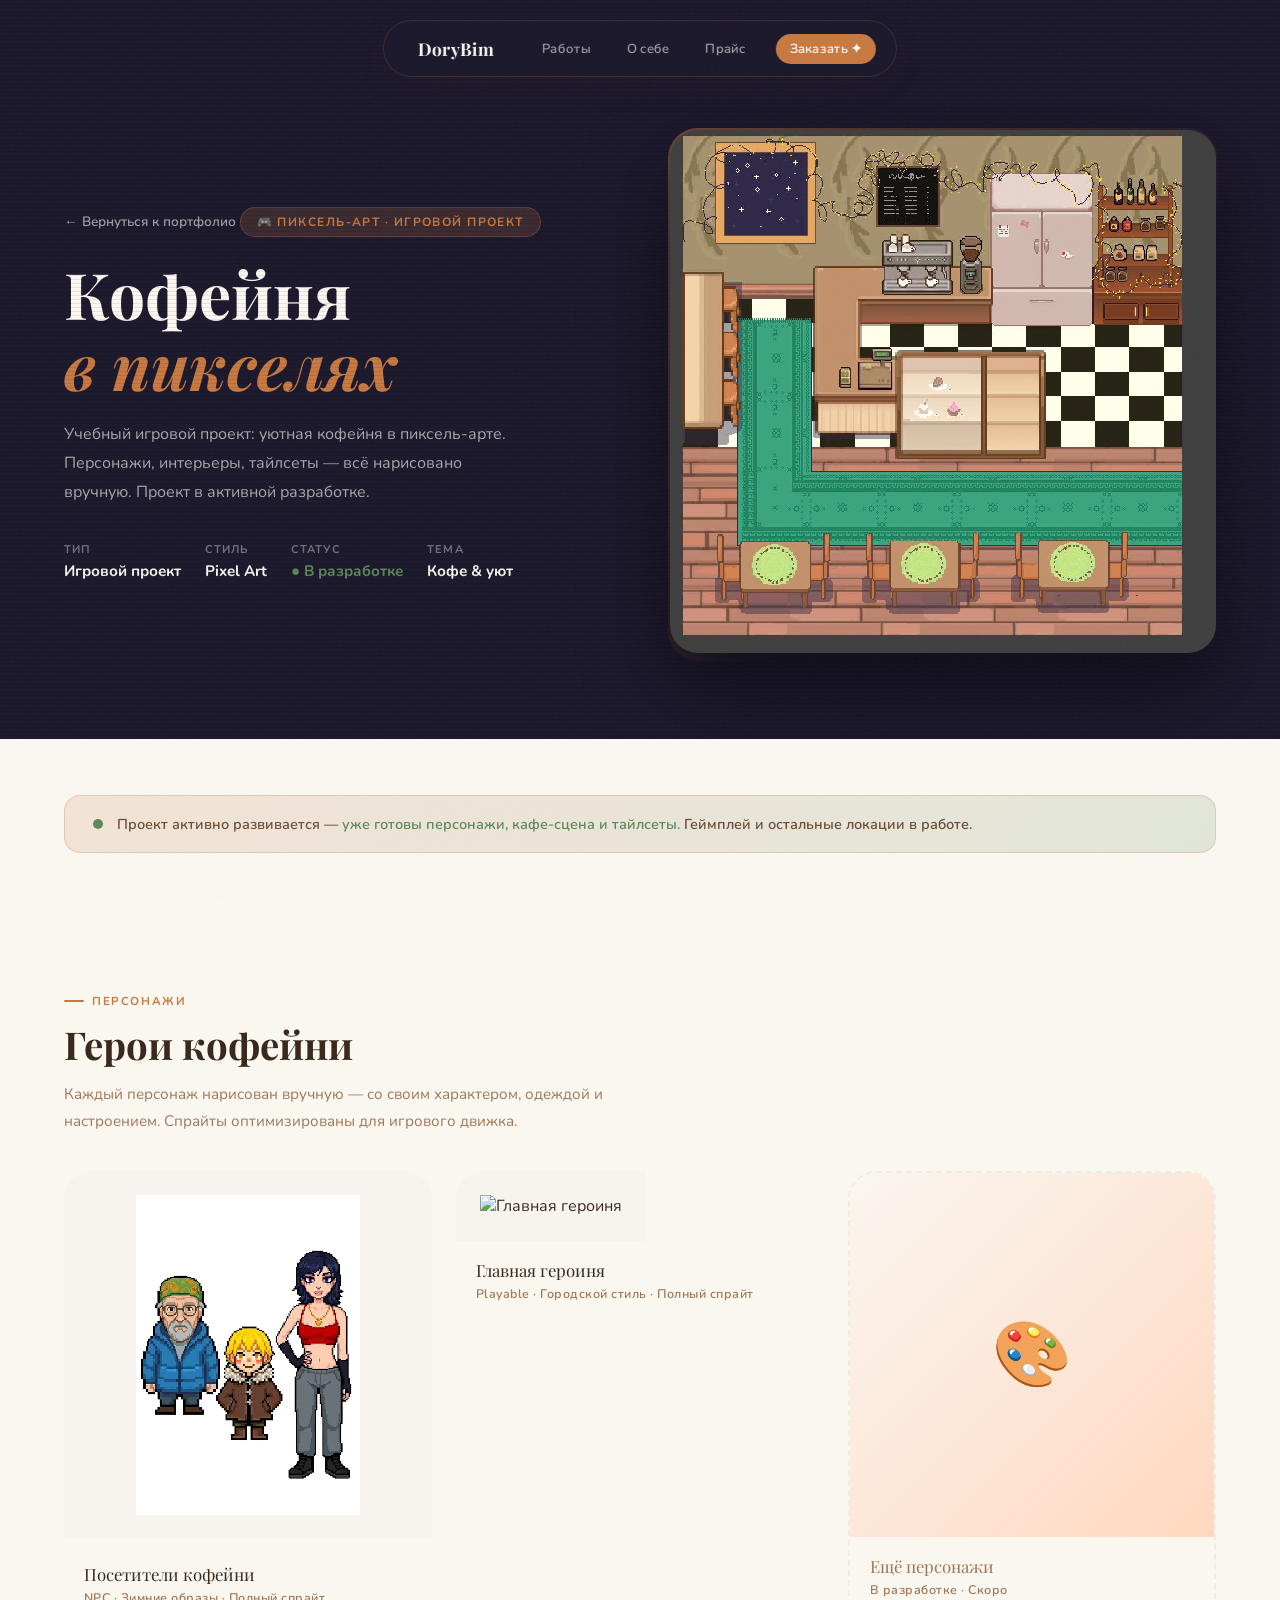
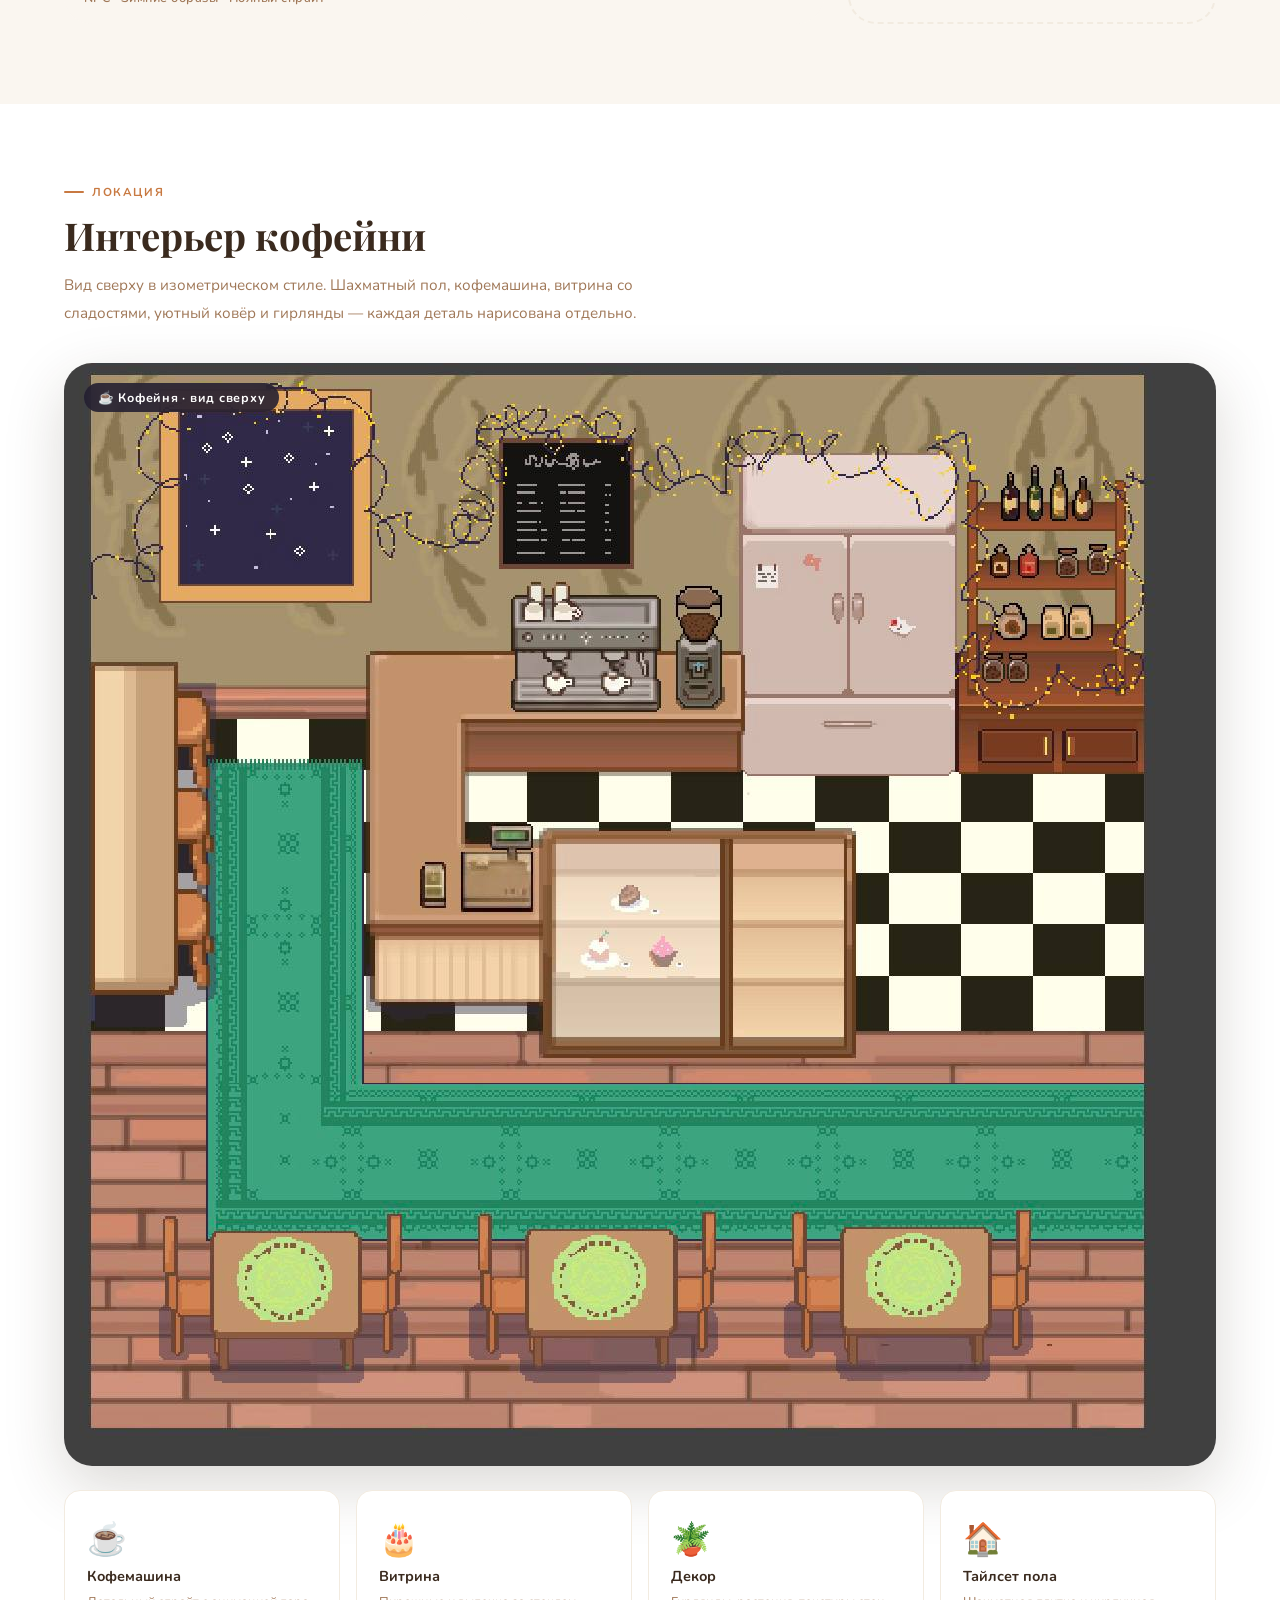
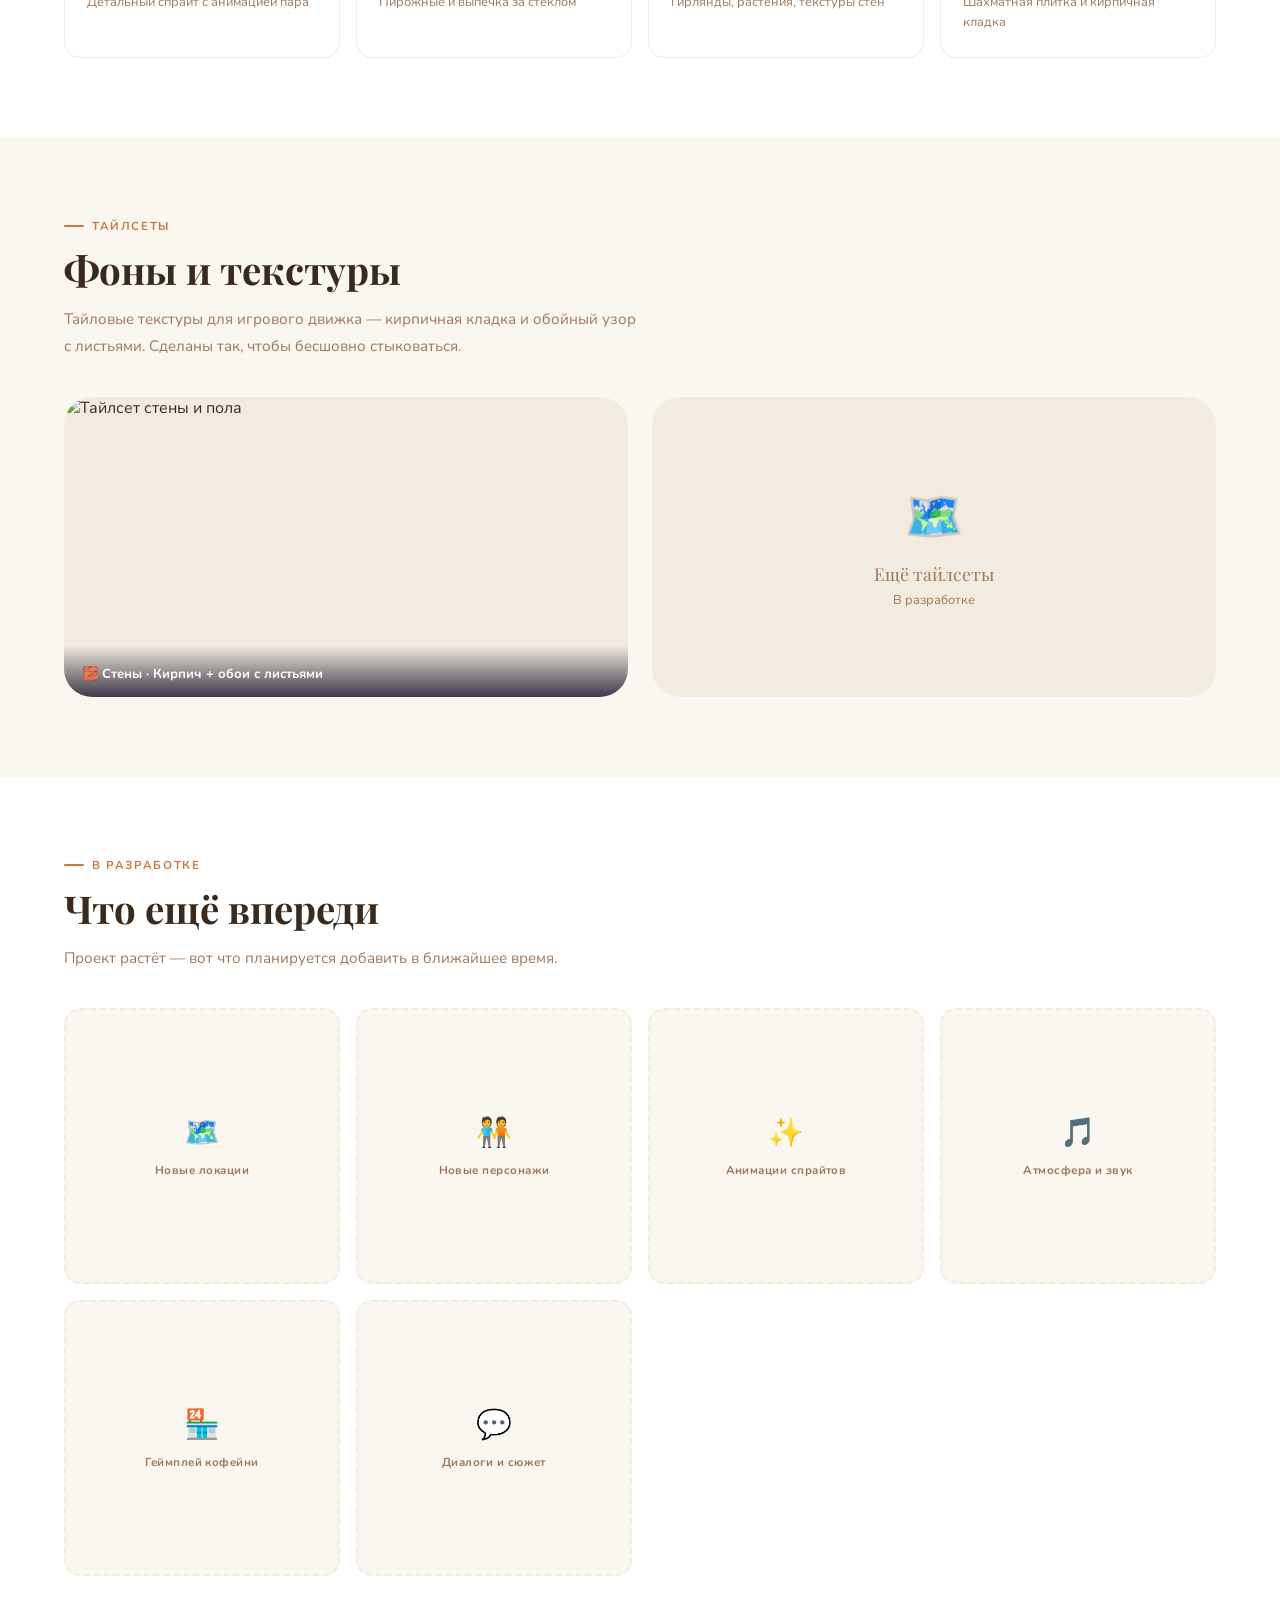
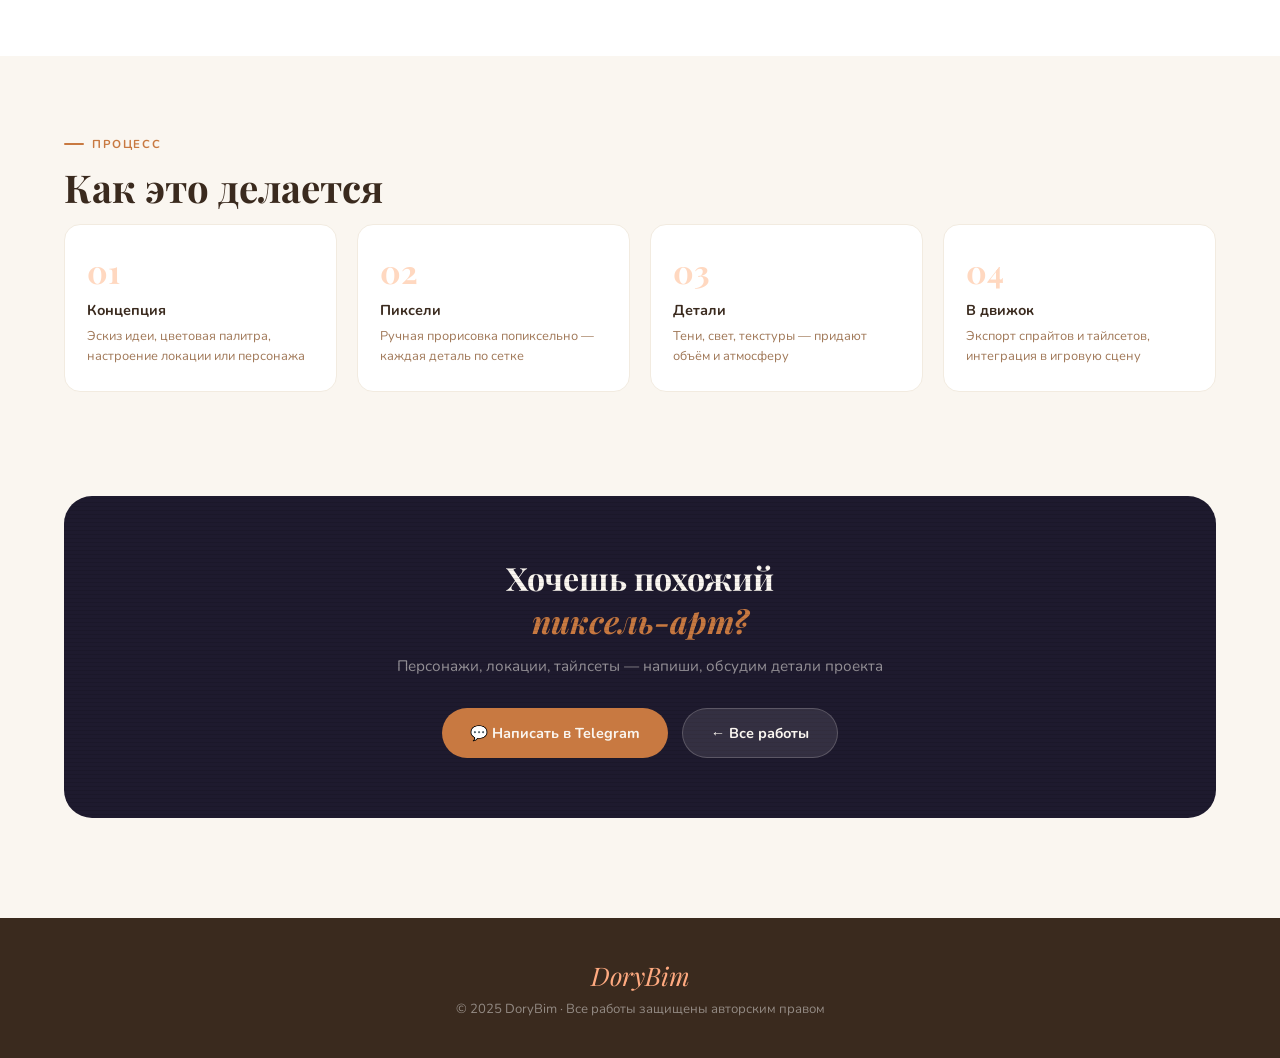
==== commit 7e8b3d4d: "Update pixel.html" ====
--- a/pixel.html
+++ b/pixel.html
@@ -494,7 +494,7 @@
     </div>
 
     <div class="proj-hero-img">
-      <img src="pixel_cafe.png" alt="Кафе пиксель-арт"/>
+      <img src="pixel_cafe.jpg" alt="Кафе пиксель-арт"/>
     </div>
   </div>
 </section>
@@ -520,7 +520,7 @@
 
     <div class="chars-grid">
       <div class="char-card reveal">
-        <img class="char-img" src="pixel_chars1.png" alt="Персонажи — дедушка и девушка в парке"/>
+        <img class="char-img" src="pixel_chars1.jpg" alt="Персонажи — дедушка и девушка в парке"/>
         <div class="char-info">
           <div class="char-name">Посетители кофейни</div>
           <div class="char-role">NPC · Зимние образы · Полный спрайт</div>
@@ -528,7 +528,7 @@
       </div>
 
       <div class="char-card reveal">
-        <img class="char-img" src="pixel_char2.png" alt="Главная героиня"/>
+        <img class="char-img" src="pixel_char2.jpg" alt="Главная героиня"/>
         <div class="char-info">
           <div class="char-name">Главная героиня</div>
           <div class="char-role">Playable · Городской стиль · Полный спрайт</div>
@@ -556,7 +556,7 @@
     </p>
 
     <div class="scene-wrap reveal">
-      <img class="scene-img" src="pixel_cafe.png" alt="Кафе — вид сверху"/>
+      <img class="scene-img" src="pixel_cafe.jpg" alt="Кафе — вид сверху"/>
       <div class="scene-badge">☕ Кофейня · вид сверху</div>
     </div>
 
@@ -594,7 +594,7 @@
 
     <div class="tiles-grid">
       <div class="tile-card reveal">
-        <img src="pixel_bg.png" alt="Тайлсет стены и пола"/>
+        <img src="pixel_bg.jpg" alt="Тайлсет стены и пола"/>
         <div class="tile-label">🧱 Стены · Кирпич + обои с листьями</div>
       </div>
       <div class="tile-card reveal" style="background: var(--cream-dark); display:flex; align-items:center; justify-content:center; min-height:300px; border: 2px dashed var(--cream-dark);">
--- a/style.css
+++ b/style.css
@@ -448,6 +448,7 @@
   display: flex;
   align-items: flex-end;
   padding: 22px;
+  pointer-events: none;
 }
 
 .gallery-item:hover .gallery-overlay { opacity: 1; }
@@ -782,6 +783,8 @@
   .gallery-grid { grid-template-columns: repeat(2, 1fr); }
   .gallery-item:nth-child(3n+1):first-child { grid-column: span 2; }
   .contacts-grid { grid-template-columns: 1fr; }
+  .projects-grid { grid-template-columns: 1fr !important; }
+  .projects-grid a[style*="span 2"] { grid-column: span 1 !important; }
 }
 
 @media (max-width: 600px) {
